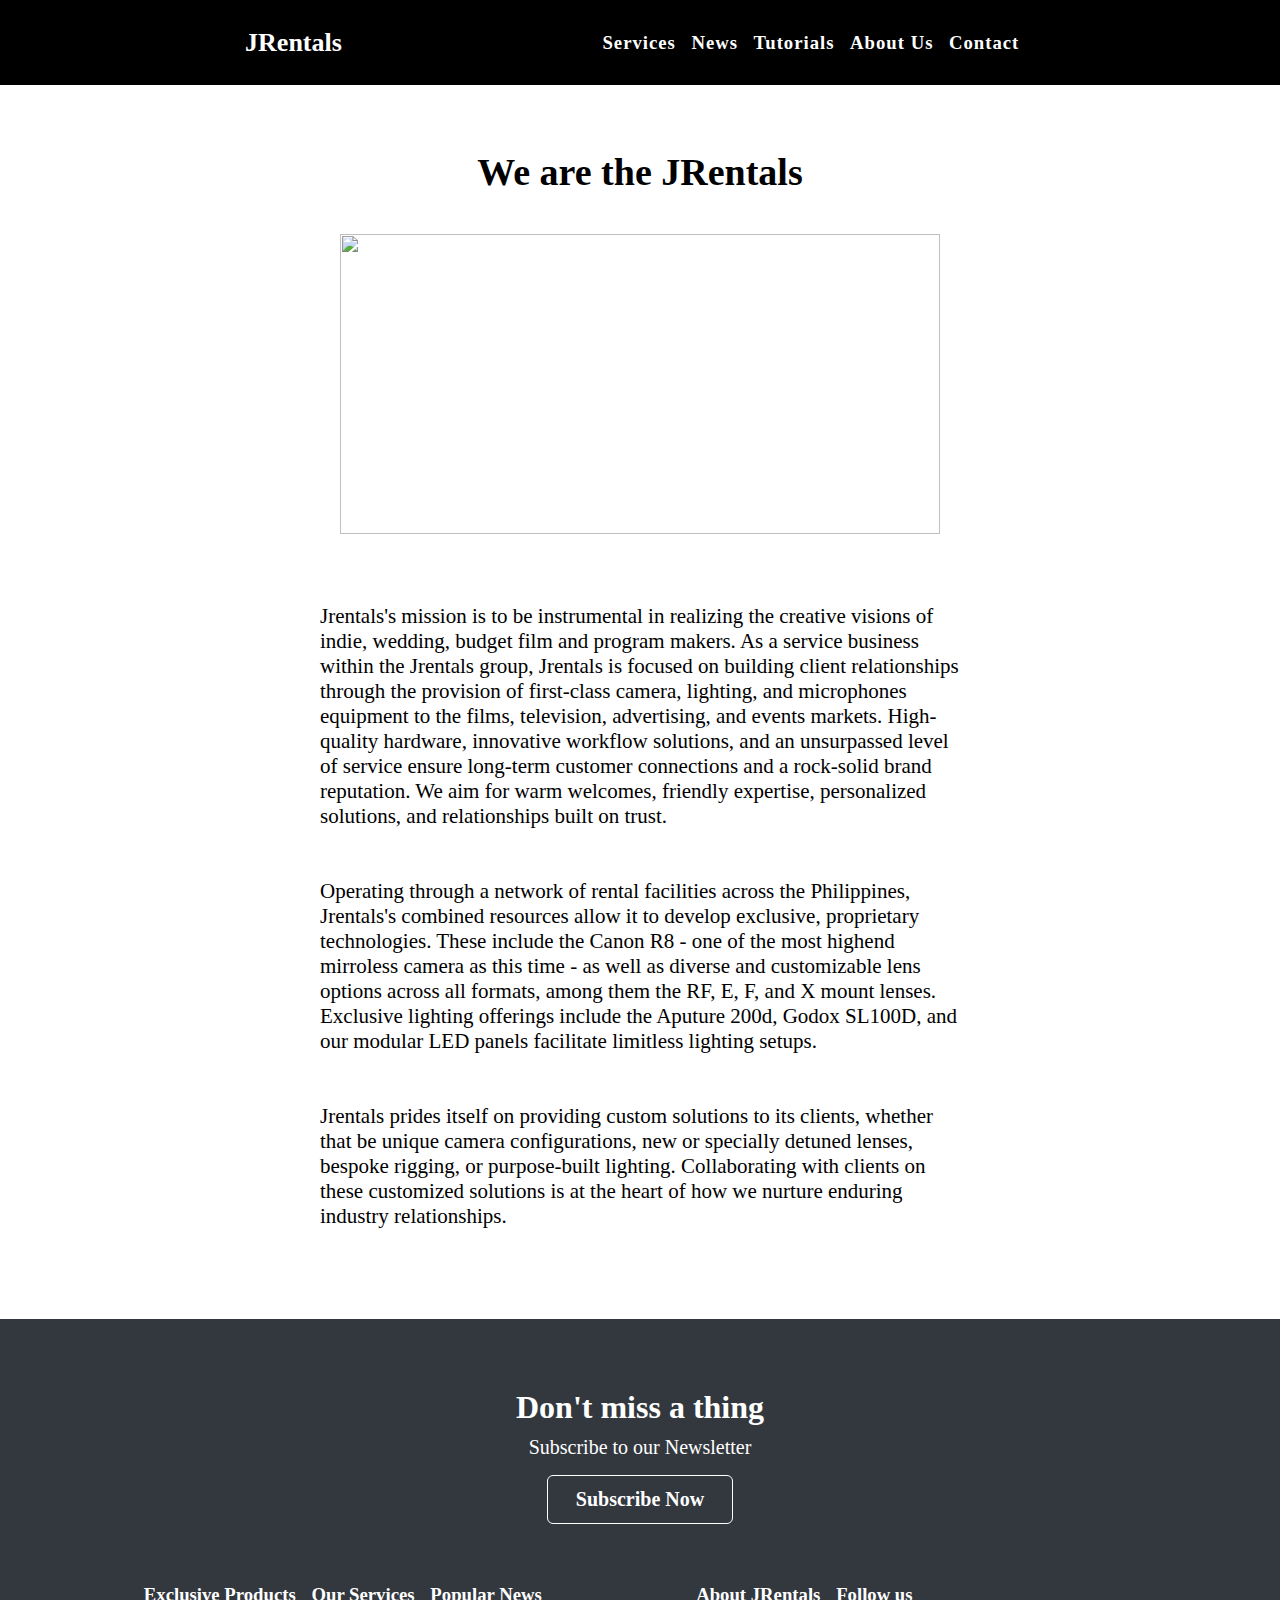
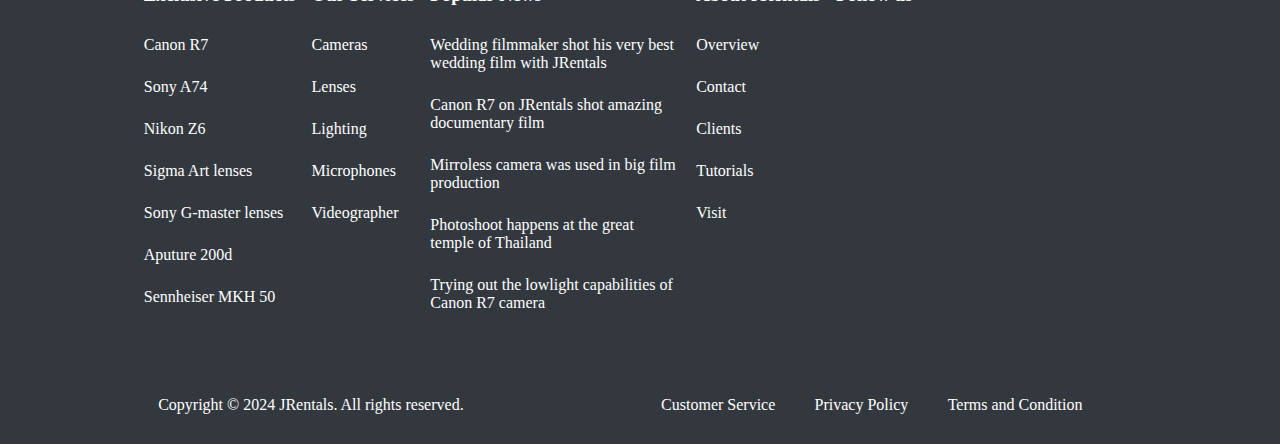
==== about-us.html @ f06f9b11 "Add files via upload" ====
<!DOCTYPE html>
<html lang="en">
<head>
    <meta charset="UTF-8">
    <meta name="viewport" content="width=device-width, initial-scale=1.0">
    <title>JRentals | About us</title>
    <link rel="icon" type="image/x-icon" href="images/JR_Logo.png">
    <link rel="stylesheet" href="about-us-style.css">
    <link rel="stylesheet" href="nav-style.css">
    <link rel="stylesheet" href="footer-style.css">
</head>
<body>
    <nav>
        <a href="index.html"><h1 class="logo">JRentals</h1></a>
        <ul>
            <a href="services.html"><li>Services</li></a>
            <a href="news.html"><li>News</li></a>
            <a href="tutorials.html"><li>Tutorials</li></a>
            <a href="about-us.html"><li>About Us</li></a>
            <a href="contact.html"><li>Contact</li></a>
        </ul>
    </nav>

    <section class="about-description-section">
        <h1>We are the JRentals</h1>
        <img src="images/Jrentals-team.jpg" alt="">
        <p class="description">Jrentals's mission is to be instrumental in realizing the creative visions of indie, wedding, budget film and program makers. As a service business within the Jrentals group, Jrentals is focused on building client relationships through the provision of first-class camera, lighting, and microphones equipment to the films, television, advertising, and events markets. High-quality hardware, innovative workflow solutions, and an unsurpassed level of service ensure long-term customer connections and a rock-solid brand reputation. We aim for warm welcomes, friendly expertise, personalized solutions, and relationships built on trust.

        <br><br><br>

        Operating through a network of rental facilities across the Philippines, Jrentals's combined resources allow it to develop exclusive, proprietary technologies. These include the Canon R8 - one of the most highend mirroless camera as this time - as well as diverse and customizable lens options across all formats, among them the RF, E, F, and X mount lenses. Exclusive lighting offerings include the Aputure 200d, Godox SL100D, and our modular LED panels facilitate limitless lighting setups.

        <br><br><br>
        
        Jrentals prides itself on providing custom solutions to its clients, whether that be unique camera configurations, new or specially detuned lenses, bespoke rigging, or purpose-built lighting. Collaborating with clients on these customized solutions is at the heart of how we nurture enduring industry relationships.</p>
    </section>

    

    <footer class="footer-section">
        <div class="newsletter-signup">
            <h1>Don't miss a thing</h1>
            <p>Subscribe to our Newsletter</p>
            <button><b>Subscribe Now</b></button>
        </div>

        <div class="footer-more-infos">
            <div>
                <h3>Exclusive Products</h3>
                <p>Canon R7</p>
                <p>Sony A74</p>
                <p>Nikon Z6</p>
                <p>Sigma Art lenses</p>
                <p>Sony G-master lenses</p>
                <p>Aputure 200d</p>
                <p>Sennheiser MKH 50</p>
            </div>
            <div>
                <h3>Our Services</h3>
                <p>Cameras</p>
                <p>Lenses</p>
                <p>Lighting</p>
                <p>Microphones</p>
                <p>Videographer</p>

            </div>
            <div class="popular-news">
                <h3>Popular News</h3>
                <p>Wedding filmmaker shot his very best wedding film with JRentals</p>
                <p>Canon R7 on JRentals shot amazing documentary film</p>
                <p>Mirroless camera was used in big film production</p>
                <p>Photoshoot happens at the great temple of Thailand</p>
                <p>Trying out the lowlight capabilities of Canon R7 camera</p>         
            </div>
            <div>
                <h3>About JRentals</h3>
                <p>Overview</p>
                <p>Contact</p>
                <p>Clients</p>
                <p>Tutorials</p>
                <p>Visit</p>

            </div>
            <div class="social-media-section">
                <h3>Follow us</h3>
                <div class="social-media-icons">
                    <img class="fb-logo" src="images/logos/facebook_transparent.png" alt="">
                    <img src="images/logos/instagram_transparent.png" alt="">
                    <img src="images/logos/x_transparent.png" alt="">
                    <img src="images/logos/linkedin_transparent.png" alt="">
                    <img src="images/logos/youtube_transparent.png" alt="">
                    <img src="images/logos/vimeo_transparent.png" alt="">
                </div>
            </div>
        </div>

        <div class="bottom-footer-section">
            <div>
                <p>Copyright © 2024 JRentals. All rights reserved.</p>
            </div>
            <div class="bottom-footer-group2">
                <a href="customer-service.html"><p>Customer Service</p></a>
                <p>Privacy Policy</p>
                <p>Terms and Condition</p>
            </div>
        </div>
    </footer>
</body>
</html>
---- about-us-style.css ----
@font-face {
    font-family: Proxima_Nova;
    src: url(fonts/Proxima\ Nova\ Font.otf);
}

* {
    font-family: Proxima_Nova;
    padding: 0;
    margin: 0;
    color: white;
}

a {
    text-decoration: none;
    color: unset;
}

body {
    position: relative;

    display: flex;
    flex-direction: column;

    width: 100%;
    height: 100%;
}

.about-description-section {
    display: flex;
    flex-direction: column;
    align-items: center;

    margin-top: 150px;
}

.about-description-section * {
    color: black;
}

.about-description-section h1 {
    font-size: 38px;
    margin-bottom: 40px;
}

.about-description-section img {
    width: 600px;
    height: 300px;
    object-fit: cover;
    object-position: bottom;
    margin-bottom: 70px;
}

.about-description-section .description {
    width: 50%;
    font-size: 21px;
    margin-bottom: 50px;
}
---- nav-style.css ----
ul {
    display: flex;
    justify-content: space-evenly;
    width: 35%;

    list-style: none;
}

li {
    font-size: 18.72px;
    font-weight: bold;
    letter-spacing: 1px;
}

.logo {
    font-size: 26px;
}

nav {
    display: flex;
    justify-content: space-evenly;
    align-items: center;
    background-color: black;
    height: 85px;

    position: fixed;
    top: 0px;
    z-index: 100;
    width: 100%;
}
---- footer-style.css ----
.footer-section {
    background-color: rgb(51, 56, 63);
    display: flex;
    flex-direction: column;
    align-items: center;
    margin-top: 40px;
}

.newsletter-signup {
    display: flex;
    flex-direction: column;
    align-items: center;
    margin-top: 70px;
    margin-bottom: 60px;
}

.footer-section .newsletter-signup h1 {
    margin-bottom: 10px;
}

.footer-section .newsletter-signup p {
    font-size: 20px;
    margin-bottom: 16px;
}

.footer-section .newsletter-signup button {
    font-size: 20px;
    padding: 12px 28px;
    background-color: transparent;
    border: 1px solid white;
    border-radius: 6px;
    cursor: pointer;
}

.footer-more-infos {
    width: 80%;
    display: flex;
    justify-content: space-evenly;
}

.footer-more-infos p {
    cursor: pointer;
}

.footer-more-infos .popular-news {
    width: 250px;
}

.social-media-icons {
    display: flex;
    align-items: center;
    filter: invert(100%);
    width: 300px;
    justify-content: space-evenly;
}

.social-media-icons img {
    width: 30px;
    cursor: pointer;
}

.footer-more-infos div h3 {
    margin-bottom: 30px;
}

.footer-more-infos div p {
    margin-bottom: 24px;
}

.bottom-footer-section {
    display: flex;
    justify-content: space-evenly;
    width: 100%;
    margin-top: 60px;
    margin-bottom: 30px;
}

.bottom-footer-group2 {
    display: flex;
    width: 500px;
    justify-content: space-evenly;
}
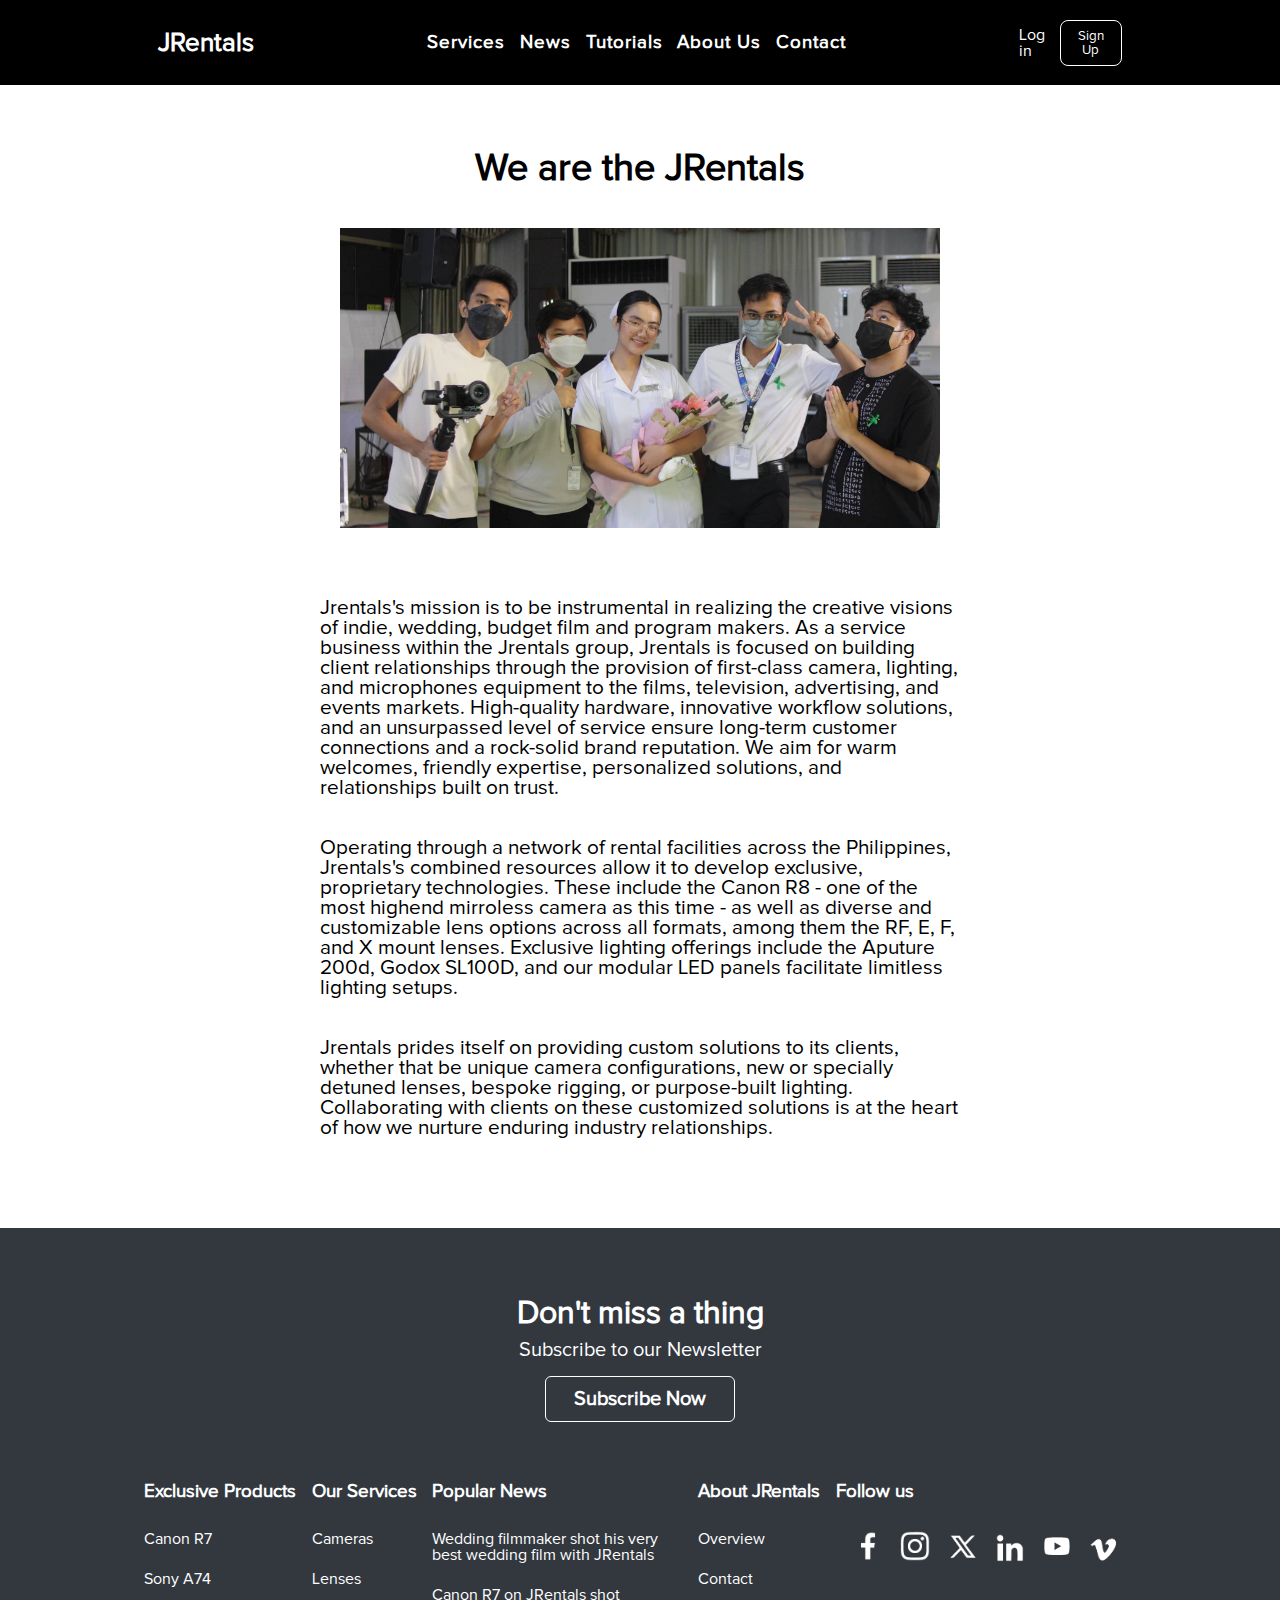
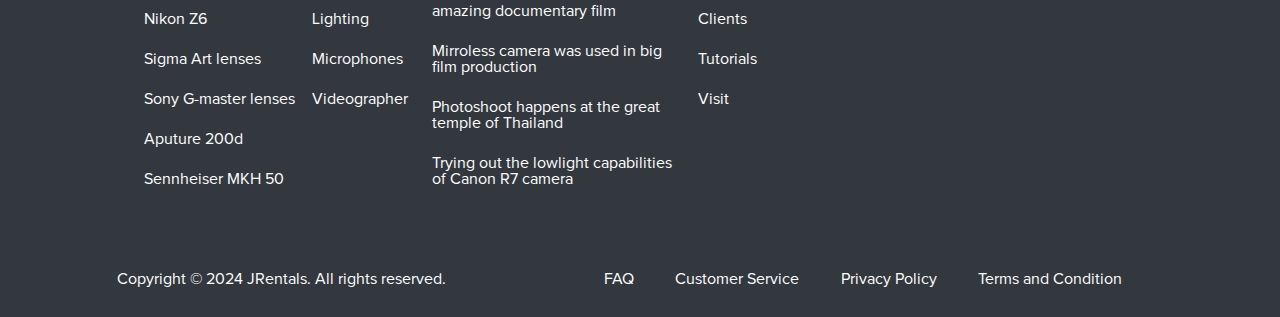
==== commit 64a3c00e: "add all" ====
--- a/about-us.html
+++ b/about-us.html
@@ -1,109 +1,112 @@
-<!DOCTYPE html>
-<html lang="en">
-<head>
-    <meta charset="UTF-8">
-    <meta name="viewport" content="width=device-width, initial-scale=1.0">
-    <title>JRentals | About us</title>
-    <link rel="icon" type="image/x-icon" href="images/JR_Logo.png">
-    <link rel="stylesheet" href="about-us-style.css">
-    <link rel="stylesheet" href="nav-style.css">
-    <link rel="stylesheet" href="footer-style.css">
-</head>
-<body>
-    <nav>
-        <a href="index.html"><h1 class="logo">JRentals</h1></a>
-        <ul>
-            <a href="services.html"><li>Services</li></a>
-            <a href="news.html"><li>News</li></a>
-            <a href="tutorials.html"><li>Tutorials</li></a>
-            <a href="about-us.html"><li>About Us</li></a>
-            <a href="contact.html"><li>Contact</li></a>
-        </ul>
-    </nav>
-
-    <section class="about-description-section">
-        <h1>We are the JRentals</h1>
-        <img src="images/Jrentals-team.jpg" alt="">
-        <p class="description">Jrentals's mission is to be instrumental in realizing the creative visions of indie, wedding, budget film and program makers. As a service business within the Jrentals group, Jrentals is focused on building client relationships through the provision of first-class camera, lighting, and microphones equipment to the films, television, advertising, and events markets. High-quality hardware, innovative workflow solutions, and an unsurpassed level of service ensure long-term customer connections and a rock-solid brand reputation. We aim for warm welcomes, friendly expertise, personalized solutions, and relationships built on trust.
-
-        <br><br><br>
-
-        Operating through a network of rental facilities across the Philippines, Jrentals's combined resources allow it to develop exclusive, proprietary technologies. These include the Canon R8 - one of the most highend mirroless camera as this time - as well as diverse and customizable lens options across all formats, among them the RF, E, F, and X mount lenses. Exclusive lighting offerings include the Aputure 200d, Godox SL100D, and our modular LED panels facilitate limitless lighting setups.
-
-        <br><br><br>
-        
-        Jrentals prides itself on providing custom solutions to its clients, whether that be unique camera configurations, new or specially detuned lenses, bespoke rigging, or purpose-built lighting. Collaborating with clients on these customized solutions is at the heart of how we nurture enduring industry relationships.</p>
-    </section>
-
-    
-
-    <footer class="footer-section">
-        <div class="newsletter-signup">
-            <h1>Don't miss a thing</h1>
-            <p>Subscribe to our Newsletter</p>
-            <button><b>Subscribe Now</b></button>
-        </div>
-
-        <div class="footer-more-infos">
-            <div>
-                <h3>Exclusive Products</h3>
-                <p>Canon R7</p>
-                <p>Sony A74</p>
-                <p>Nikon Z6</p>
-                <p>Sigma Art lenses</p>
-                <p>Sony G-master lenses</p>
-                <p>Aputure 200d</p>
-                <p>Sennheiser MKH 50</p>
-            </div>
-            <div>
-                <h3>Our Services</h3>
-                <p>Cameras</p>
-                <p>Lenses</p>
-                <p>Lighting</p>
-                <p>Microphones</p>
-                <p>Videographer</p>
-
-            </div>
-            <div class="popular-news">
-                <h3>Popular News</h3>
-                <p>Wedding filmmaker shot his very best wedding film with JRentals</p>
-                <p>Canon R7 on JRentals shot amazing documentary film</p>
-                <p>Mirroless camera was used in big film production</p>
-                <p>Photoshoot happens at the great temple of Thailand</p>
-                <p>Trying out the lowlight capabilities of Canon R7 camera</p>         
-            </div>
-            <div>
-                <h3>About JRentals</h3>
-                <p>Overview</p>
-                <p>Contact</p>
-                <p>Clients</p>
-                <p>Tutorials</p>
-                <p>Visit</p>
-
-            </div>
-            <div class="social-media-section">
-                <h3>Follow us</h3>
-                <div class="social-media-icons">
-                    <img class="fb-logo" src="images/logos/facebook_transparent.png" alt="">
-                    <img src="images/logos/instagram_transparent.png" alt="">
-                    <img src="images/logos/x_transparent.png" alt="">
-                    <img src="images/logos/linkedin_transparent.png" alt="">
-                    <img src="images/logos/youtube_transparent.png" alt="">
-                    <img src="images/logos/vimeo_transparent.png" alt="">
-                </div>
-            </div>
-        </div>
-
-        <div class="bottom-footer-section">
-            <div>
-                <p>Copyright © 2024 JRentals. All rights reserved.</p>
-            </div>
-            <div class="bottom-footer-group2">
-                <a href="customer-service.html"><p>Customer Service</p></a>
-                <p>Privacy Policy</p>
-                <p>Terms and Condition</p>
-            </div>
-        </div>
-    </footer>
-</body>
+<!DOCTYPE html>
+<html lang="en">
+<head>
+    <meta charset="UTF-8">
+    <meta name="viewport" content="width=device-width, initial-scale=1.0">
+    <title>JRentals | About us</title>
+    <link rel="icon" type="image/x-icon" href="images/JR_Logo.png">
+    <link rel="stylesheet" href="about-us-style.css">
+    <link rel="stylesheet" href="nav-style.css">
+    <link rel="stylesheet" href="footer-style.css">
+</head>
+<body>
+    <nav>
+        <a href="index.html"><h1 class="logo">JRentals</h1></a>
+        <ul>
+            <a href="services.html"><li>Services</li></a>
+            <a href="news.html"><li>News</li></a>
+            <a href="tutorials.html"><li>Tutorials</li></a>
+            <a href="about-us.html"><li>About Us</li></a>
+            <a href="contact.html"><li>Contact</li></a>
+        </ul>
+        <div class="user-account-login">
+            <a href="login-signup.html"><p>Log in</p></a>
+            <a href="login-signup.html"><button>Sign Up</button></a>
+        </div>
+    </nav>
+
+    <section class="about-description-section">
+        <h1>We are the JRentals</h1>
+        <img src="images/Jrentals-team.jpg" alt="JRentals Team photo">
+        <p class="description">Jrentals's mission is to be instrumental in realizing the creative visions of indie, wedding, budget film and program makers. As a service business within the Jrentals group, Jrentals is focused on building client relationships through the provision of first-class camera, lighting, and microphones equipment to the films, television, advertising, and events markets. High-quality hardware, innovative workflow solutions, and an unsurpassed level of service ensure long-term customer connections and a rock-solid brand reputation. We aim for warm welcomes, friendly expertise, personalized solutions, and relationships built on trust.
+
+        <br><br><br>
+
+        Operating through a network of rental facilities across the Philippines, Jrentals's combined resources allow it to develop exclusive, proprietary technologies. These include the Canon R8 - one of the most highend mirroless camera as this time - as well as diverse and customizable lens options across all formats, among them the RF, E, F, and X mount lenses. Exclusive lighting offerings include the Aputure 200d, Godox SL100D, and our modular LED panels facilitate limitless lighting setups.
+
+        <br><br><br>
+        
+        Jrentals prides itself on providing custom solutions to its clients, whether that be unique camera configurations, new or specially detuned lenses, bespoke rigging, or purpose-built lighting. Collaborating with clients on these customized solutions is at the heart of how we nurture enduring industry relationships.</p>
+    </section>
+
+    <footer class="footer-section">
+        <div class="newsletter-signup">
+            <h1>Don't miss a thing</h1>
+            <p>Subscribe to our Newsletter</p>
+            <a href="newsletter.html"><button><b>Subscribe Now</b></button></a>
+        </div>
+
+        <div class="footer-more-infos">
+            <div>
+                <h3>Exclusive Products</h3>
+                <a href="services.html"><p>Canon R7</p></a>
+                <a href="services.html"><p>Sony A74</p></a>
+                <a href="services.html"><p>Nikon Z6</p></a>
+                <a href="services.html"><p>Sigma Art lenses</p></a>
+                <a href="services.html"><p>Sony G-master lenses</p></a>
+                <a href="services.html"><p>Aputure 200d</p></a>
+                <a href="services.html"><p>Sennheiser MKH 50</p></a>
+            </div>
+            <div>
+                <h3>Our Services</h3>
+                <a href="services.html"><p>Cameras</p></a>
+                <a href="services.html"><p>Lenses</p></a>
+                <a href="services.html"><p>Lighting</p></a>
+                <a href="services.html"><p>Microphones</p></a>
+                <a href="services.html"><p>Videographer</p></a>
+
+            </div>
+            <div class="popular-news">
+                <h3>Popular News</h3>
+                <a href="news.html"><p>Wedding filmmaker shot his very best wedding film with JRentals</p></a>
+                <a href="news.html"><p>Canon R7 on JRentals shot amazing documentary film</p></a>
+                <a href="news.html"><p>Mirroless camera was used in big film production</p></a>
+                <a href="news.html"><p>Photoshoot happens at the great temple of Thailand</p></a>
+                <a href="news.html"><p>Trying out the lowlight capabilities of Canon R7 camera</p></a>         
+            </div>
+            <div>
+                <h3>About JRentals</h3>
+                <a href="index.html"><p>Overview</p></a>
+                <a href="contact.html"><p>Contact</p></a>
+                <a href="services.html"><p>Clients</p></a>
+                <a href="tutorials.html"><p>Tutorials</p></a>
+                <a href="about-us.html"><p>Visit</p></a>
+
+            </div>
+            <div class="social-media-section">
+                <h3>Follow us</h3>
+                <div class="social-media-icons">
+                    <a href="https://www.facebook.com/c.jamesricarte/"><img class="fb-logo" src="images/logos/facebook_transparent.png" alt=""></a>
+                    <a href="https://www.instagram.com/jamesricarte/"><img src="images/logos/instagram_transparent.png" alt=""></a>
+                    <a href="https://twitter.com/RicarteJames"><img src="images/logos/x_transparent.png" alt=""></a>
+                    <img src="images/logos/linkedin_transparent.png" alt="">
+                    <a href="https://www.youtube.com/channel/UCq2_c-SB0oyyojiLpxS1tLQ"><img src="images/logos/youtube_transparent.png" alt=""></a>
+                    <img src="images/logos/vimeo_transparent.png" alt="">
+                </div>
+            </div>
+        </div>
+
+        <div class="bottom-footer-section">
+            <div>
+                <p>Copyright © 2024 JRentals. All rights reserved.</p>
+            </div>
+            <div class="bottom-footer-group2">
+                <a href="FAQ.html">FAQ</a>
+                <a href="customer-service.html"><p>Customer Service</p></a>
+                <a href="privacy-policy.html"><p>Privacy Policy</p></a>
+                <a href="terms-and-condition.html"><p>Terms and Condition</p></a>
+            </div>
+        </div>
+    </footer>
+</body>
 </html>--- a/about-us-style.css
+++ b/about-us-style.css
@@ -1,57 +1,57 @@
-@font-face {
-    font-family: Proxima_Nova;
-    src: url(fonts/Proxima\ Nova\ Font.otf);
-}
-
-* {
-    font-family: Proxima_Nova;
-    padding: 0;
-    margin: 0;
-    color: white;
-}
-
-a {
-    text-decoration: none;
-    color: unset;
-}
-
-body {
-    position: relative;
-
-    display: flex;
-    flex-direction: column;
-
-    width: 100%;
-    height: 100%;
-}
-
-.about-description-section {
-    display: flex;
-    flex-direction: column;
-    align-items: center;
-
-    margin-top: 150px;
-}
-
-.about-description-section * {
-    color: black;
-}
-
-.about-description-section h1 {
-    font-size: 38px;
-    margin-bottom: 40px;
-}
-
-.about-description-section img {
-    width: 600px;
-    height: 300px;
-    object-fit: cover;
-    object-position: bottom;
-    margin-bottom: 70px;
-}
-
-.about-description-section .description {
-    width: 50%;
-    font-size: 21px;
-    margin-bottom: 50px;
+@font-face {
+    font-family: Proxima_Nova;
+    src: url(fonts/Proxima\ Nova\ Font.otf);
+}
+
+* {
+    font-family: Proxima_Nova;
+    padding: 0;
+    margin: 0;
+    color: white;
+}
+
+a {
+    text-decoration: none;
+    color: unset;
+}
+
+body {
+    position: relative;
+
+    display: flex;
+    flex-direction: column;
+
+    width: 100%;
+    height: 100%;
+}
+
+.about-description-section {
+    display: flex;
+    flex-direction: column;
+    align-items: center;
+
+    margin-top: 150px;
+}
+
+.about-description-section * {
+    color: black;
+}
+
+.about-description-section h1 {
+    font-size: 38px;
+    margin-bottom: 40px;
+}
+
+.about-description-section img {
+    width: 600px;
+    height: 300px;
+    object-fit: cover;
+    object-position: bottom;
+    margin-bottom: 70px;
+}
+
+.about-description-section .description {
+    width: 50%;
+    font-size: 1.3rem;
+    margin-bottom: 50px;
 }--- a/nav-style.css
+++ b/nav-style.css
@@ -1,30 +1,45 @@
-ul {
-    display: flex;
-    justify-content: space-evenly;
-    width: 35%;
-
-    list-style: none;
-}
-
-li {
-    font-size: 18.72px;
-    font-weight: bold;
-    letter-spacing: 1px;
-}
-
-.logo {
-    font-size: 26px;
-}
-
-nav {
-    display: flex;
-    justify-content: space-evenly;
-    align-items: center;
-    background-color: black;
-    height: 85px;
-
-    position: fixed;
-    top: 0px;
-    z-index: 100;
-    width: 100%;
+ul {
+    display: flex;
+    justify-content: space-evenly;
+    width: 35%;
+
+    list-style: none;
+}
+
+li {
+    font-size: 18.72px;
+    font-weight: bold;
+    letter-spacing: 1px;
+}
+
+.logo {
+    font-size: 26px;
+}
+
+nav {
+    display: flex;
+    justify-content: space-evenly;
+    align-items: center;
+    background-color: black;
+    height: 85px;
+
+    position: fixed;
+    top: 0px;
+    z-index: 100;
+    width: 100%;
+}
+
+.user-account-login {
+    display: flex;
+    justify-content: space-evenly;
+    align-items: center;
+    width: 8%;
+}
+
+.user-account-login button {
+    background-color: transparent;
+    border: 1px solid white;
+    padding: 8px;
+    border-radius: 8px;
+    cursor: pointer;
 }--- a/footer-style.css
+++ b/footer-style.css
@@ -1,82 +1,82 @@
-.footer-section {
-    background-color: rgb(51, 56, 63);
-    display: flex;
-    flex-direction: column;
-    align-items: center;
-    margin-top: 40px;
-}
-
-.newsletter-signup {
-    display: flex;
-    flex-direction: column;
-    align-items: center;
-    margin-top: 70px;
-    margin-bottom: 60px;
-}
-
-.footer-section .newsletter-signup h1 {
-    margin-bottom: 10px;
-}
-
-.footer-section .newsletter-signup p {
-    font-size: 20px;
-    margin-bottom: 16px;
-}
-
-.footer-section .newsletter-signup button {
-    font-size: 20px;
-    padding: 12px 28px;
-    background-color: transparent;
-    border: 1px solid white;
-    border-radius: 6px;
-    cursor: pointer;
-}
-
-.footer-more-infos {
-    width: 80%;
-    display: flex;
-    justify-content: space-evenly;
-}
-
-.footer-more-infos p {
-    cursor: pointer;
-}
-
-.footer-more-infos .popular-news {
-    width: 250px;
-}
-
-.social-media-icons {
-    display: flex;
-    align-items: center;
-    filter: invert(100%);
-    width: 300px;
-    justify-content: space-evenly;
-}
-
-.social-media-icons img {
-    width: 30px;
-    cursor: pointer;
-}
-
-.footer-more-infos div h3 {
-    margin-bottom: 30px;
-}
-
-.footer-more-infos div p {
-    margin-bottom: 24px;
-}
-
-.bottom-footer-section {
-    display: flex;
-    justify-content: space-evenly;
-    width: 100%;
-    margin-top: 60px;
-    margin-bottom: 30px;
-}
-
-.bottom-footer-group2 {
-    display: flex;
-    width: 500px;
-    justify-content: space-evenly;
+.footer-section {
+    background-color: rgb(51, 56, 63);
+    display: flex;
+    flex-direction: column;
+    align-items: center;
+    margin-top: 40px;
+}
+
+.newsletter-signup {
+    display: flex;
+    flex-direction: column;
+    align-items: center;
+    margin-top: 70px;
+    margin-bottom: 60px;
+}
+
+.footer-section .newsletter-signup h1 {
+    margin-bottom: 10px;
+}
+
+.footer-section .newsletter-signup p {
+    font-size: 20px;
+    margin-bottom: 16px;
+}
+
+.footer-section .newsletter-signup button {
+    font-size: 20px;
+    padding: 12px 28px;
+    background-color: transparent;
+    border: 1px solid white;
+    border-radius: 6px;
+    cursor: pointer;
+}
+
+.footer-more-infos {
+    width: 80%;
+    display: flex;
+    justify-content: space-evenly;
+}
+
+.footer-more-infos p {
+    cursor: pointer;
+}
+
+.footer-more-infos .popular-news {
+    width: 250px;
+}
+
+.social-media-icons {
+    display: flex;
+    align-items: center;
+    filter: invert(100%);
+    width: 300px;
+    justify-content: space-evenly;
+}
+
+.social-media-icons img {
+    width: 30px;
+    cursor: pointer;
+}
+
+.footer-more-infos div h3 {
+    margin-bottom: 30px;
+}
+
+.footer-more-infos div p {
+    margin-bottom: 24px;
+}
+
+.bottom-footer-section {
+    display: flex;
+    justify-content: space-evenly;
+    width: 100%;
+    margin-top: 60px;
+    margin-bottom: 30px;
+}
+
+.bottom-footer-group2 {
+    display: flex;
+    width: 600px;
+    justify-content: space-evenly;
 }